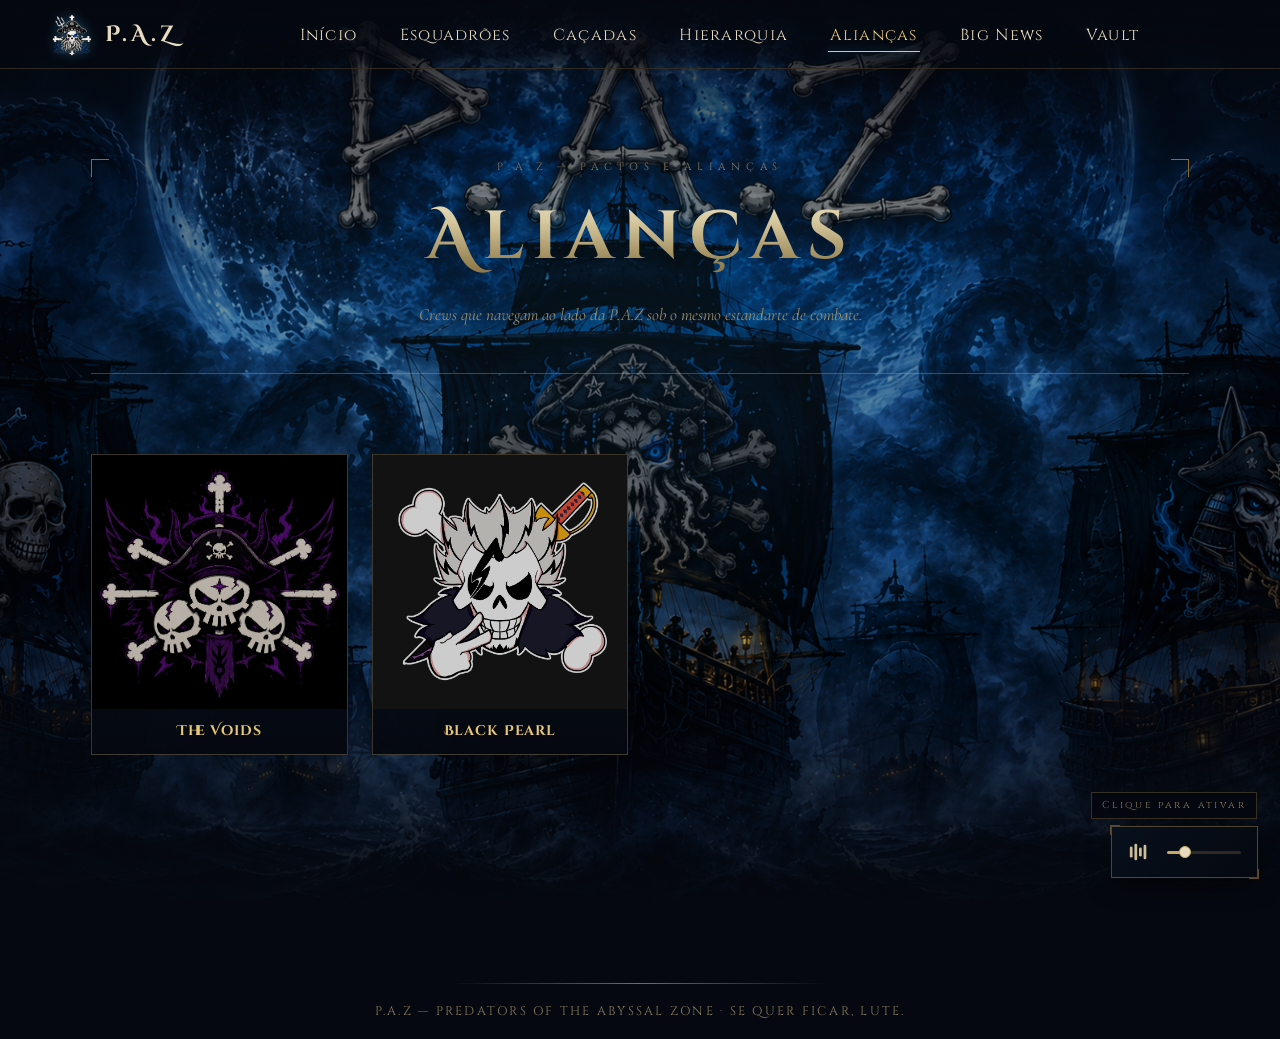
==== pages/aliancas.html @ 8477ed65 "Hierarquia populada" ====
<!DOCTYPE html>
<html lang="pt-BR">
<head>
  <meta charset="UTF-8" />
  <meta name="viewport" content="width=device-width, initial-scale=1.0" />
  <meta name="theme-color" content="#050810" />
  <title>Alianças · P.A.Z</title>
  <link rel="icon" type="image/png" href="/assets/images/logo-paz.png" />
  <link rel="preconnect" href="https://fonts.googleapis.com" />
  <link rel="preconnect" href="https://fonts.gstatic.com" crossorigin />
  <link href="https://fonts.googleapis.com/css2?family=Cinzel+Decorative:wght@400;700;900&family=Cinzel:wght@400;500;600;700&family=Cormorant+Garamond:ital,wght@0,300;0,400;0,500;0,600;1,300;1,400&display=swap" rel="stylesheet" />
  <link rel="stylesheet" href="/css/style.css" />
  <link rel="stylesheet" href="/css/responsive.css" />
  <style>
    /* =========================================================
       Alianças — layout de grade + modal
       ========================================================= */

    .aliancas-page {
      max-width: 1200px;
      margin: 0 auto;
      padding: clamp(40px, 7vw, 90px) var(--gutter) 100px;
    }

    /* ---- Masthead ---- */
    .aliancas-masthead {
      text-align: center;
      margin-bottom: clamp(48px, 7vw, 80px);
      padding-bottom: clamp(28px, 4vw, 44px);
      border-bottom: 1px solid rgba(201, 169, 97, 0.35);
      position: relative;
    }

    .aliancas-masthead__corner {
      position: absolute;
      width: 18px; height: 18px;
      border: 1px solid var(--gold-deep);
      pointer-events: none;
    }
    .aliancas-masthead__corner--tl { top: 0; left: 0; border-right: none; border-bottom: none; }
    .aliancas-masthead__corner--tr { top: 0; right: 0; border-left: none; border-bottom: none; }

    .aliancas-masthead__eyebrow {
      font-family: var(--font-head);
      font-size: 10.5px;
      letter-spacing: 0.55em;
      color: var(--bone-dim);
      text-transform: uppercase;
      margin: 0 0 10px;
    }

    .aliancas-masthead__title {
      font-family: var(--font-display);
      font-size: clamp(36px, 6vw, 68px);
      font-weight: 700;
      letter-spacing: 0.12em;
      margin: 0 0 12px;
      background: linear-gradient(180deg, #f4ebd0 0%, #d5c79e 35%, #8e7a4a 80%);
      -webkit-background-clip: text;
      background-clip: text;
      -webkit-text-fill-color: transparent;
    }

    .aliancas-masthead__desc {
      font-family: var(--font-body);
      font-style: italic;
      font-size: clamp(15px, 1.4vw, 17px);
      color: var(--text-dim);
      margin: 0 auto;
      max-width: 560px;
    }

    /* ---- Grid de cards ---- */
    .aliancas-grid {
      display: grid;
      grid-template-columns: repeat(4, 1fr);
      gap: clamp(16px, 2vw, 24px);
    }

    /* ---- Card de aliança ---- */
    .alliance-card {
      position: relative;
      background: linear-gradient(180deg, rgba(10, 20, 36, 0.9) 0%, rgba(5, 8, 16, 0.97) 100%);
      border: 1px solid rgba(201, 169, 97, 0.28);
      cursor: pointer;
      display: flex;
      flex-direction: column;
      overflow: hidden;
      transition: transform 0.35s cubic-bezier(0.2, 0.8, 0.2, 1),
                  border-color 0.35s ease,
                  box-shadow 0.35s ease;
    }

    .alliance-card::before,
    .alliance-card::after {
      content: "";
      position: absolute;
      width: 12px; height: 12px;
      border: 1.5px solid var(--gold);
      pointer-events: none;
      z-index: 2;
      transition: width 0.3s ease, height 0.3s ease;
    }
    .alliance-card::before { top: -1px; left: -1px; border-right: none; border-bottom: none; }
    .alliance-card::after  { bottom: -1px; right: -1px; border-left: none; border-top: none; }

    .alliance-card:hover {
      transform: translateY(-5px);
      border-color: var(--gold-bright);
      box-shadow: 0 14px 32px -8px rgba(0,0,0,0.9), inset 0 0 28px rgba(74,192,255,0.05);
    }
    .alliance-card:hover::before,
    .alliance-card:hover::after { width: 18px; height: 18px; border-color: var(--gold-bright); }

    /* Imagem do card — quadrada */
    .alliance-card__img {
      position: relative;
      width: 100%;
      aspect-ratio: 1 / 1;
      overflow: hidden;
      background: rgba(5, 8, 16, 0.8);
      flex-shrink: 0;
    }

    .alliance-card__img img {
      width: 100%;
      height: 100%;
      object-fit: cover;
      display: block;
      transition: transform 0.5s ease, filter 0.4s ease;
      filter: brightness(0.8) saturate(0.9);
    }

    .alliance-card:hover .alliance-card__img img {
      transform: scale(1.05);
      filter: brightness(0.95) saturate(1.05);
    }

    /* Overlay "Ver Detalhes" */
    .alliance-card__overlay {
      position: absolute;
      inset: 0;
      display: flex;
      align-items: center;
      justify-content: center;
      background: rgba(5, 8, 16, 0.6);
      opacity: 0;
      transition: opacity 0.3s ease;
    }
    .alliance-card:hover .alliance-card__overlay { opacity: 1; }

    .alliance-card__overlay span {
      font-family: var(--font-head);
      font-size: 11px;
      letter-spacing: 0.34em;
      color: var(--bone);
      text-transform: uppercase;
      border: 1px solid rgba(201, 169, 97, 0.5);
      padding: 7px 18px;
      background: rgba(5, 8, 16, 0.7);
    }

    /* Nome da crew no rodapé do card */
    .alliance-card__name {
      font-family: var(--font-display);
      font-size: clamp(13px, 1.1vw, 17px);
      font-weight: 700;
      letter-spacing: 0.06em;
      color: var(--gold-bright);
      text-align: center;
      padding: 14px 12px;
      line-height: 1.2;
    }

    /* =========================================================
       Modal de aliança
       ========================================================= */
    .aliancas-modal-backdrop {
      position: fixed;
      inset: 0;
      z-index: 500;
      background: rgba(5, 8, 16, 0.92);
      display: flex;
      align-items: center;
      justify-content: center;
      padding: clamp(16px, 4vw, 48px);
      opacity: 0;
      pointer-events: none;
      transition: opacity 0.35s ease;
      overflow-y: auto;
    }

    .aliancas-modal-backdrop.is-open {
      opacity: 1;
      pointer-events: all;
    }

    .aliancas-modal {
      position: relative;
      width: 100%;
      max-width: 680px;
      background:
        radial-gradient(ellipse 80% 40% at 50% 0%, rgba(30,69,102,0.2) 0%, transparent 70%),
        linear-gradient(180deg, rgba(8,17,30,0.99) 0%, rgba(5,8,16,1) 100%);
      border: 1px solid rgba(201, 169, 97, 0.38);
      padding: clamp(28px, 4vw, 48px);
      transform: scale(0.96);
      transition: transform 0.4s cubic-bezier(0.2, 0.8, 0.2, 1);
      margin: auto;
    }

    .aliancas-modal-backdrop.is-open .aliancas-modal {
      transform: scale(1);
    }

    .aliancas-modal::before, .aliancas-modal::after {
      content: "";
      position: absolute;
      width: 24px; height: 24px;
      border: 1.5px solid var(--gold);
      pointer-events: none;
    }
    .aliancas-modal::before { top: -2px; left: -2px; border-right: none; border-bottom: none; }
    .aliancas-modal::after  { bottom: -2px; right: -2px; border-left: none; border-top: none; }

    .aliancas-modal__close {
      position: absolute;
      top: 14px; right: 14px;
      width: 36px; height: 36px;
      display: flex; align-items: center; justify-content: center;
      color: var(--bone-dim);
      border: 1px solid rgba(201, 169, 97, 0.2);
      background: rgba(5,8,16,0.7);
      font-size: 18px;
      z-index: 2;
      transition: color 0.25s, border-color 0.25s;
    }
    .aliancas-modal__close:hover { color: var(--gold-bright); border-color: var(--gold-bright); }

    /* Imagem do modal — centralizada, tamanho contido */
    .aliancas-modal__img-wrap {
      display: flex;
      justify-content: center;
      margin-bottom: 24px;
    }

    .aliancas-modal__img-wrap img {
      width: clamp(120px, 30%, 200px);
      aspect-ratio: 1 / 1;
      object-fit: cover;
      border: 1px solid rgba(201, 169, 97, 0.3);
      filter: drop-shadow(0 0 18px rgba(74, 192, 255, 0.2));
    }

    /* Título */
    .aliancas-modal__title {
      font-family: var(--font-display);
      font-size: clamp(24px, 3vw, 36px);
      font-weight: 700;
      letter-spacing: 0.08em;
      color: var(--gold-bright);
      text-align: center;
      margin: 0 0 20px;
      line-height: 1.2;
    }

    /* Botão Discord */
    .aliancas-modal__discord {
      display: flex;
      align-items: center;
      justify-content: center;
      gap: 12px;
      margin: 0 auto 28px;
      padding: 13px 36px;
      width: fit-content;
      font-family: var(--font-head);
      font-size: 13px;
      letter-spacing: 0.24em;
      text-transform: uppercase;
      color: var(--bone);
      text-decoration: none;
      border: 1px solid rgba(201, 169, 97, 0.4);
      background: linear-gradient(135deg, rgba(13,31,51,0.65), rgba(8,17,30,0.85));
      position: relative;
      transition: color 0.3s, border-color 0.3s, box-shadow 0.3s;
    }

    .aliancas-modal__discord:hover {
      color: var(--gold-bright);
      border-color: var(--gold-bright);
      box-shadow: 0 0 20px rgba(74,192,255,0.15);
    }

    .aliancas-modal__discord::before,
    .aliancas-modal__discord::after {
      content: "";
      position: absolute;
      width: 10px; height: 10px;
      border: 1.5px solid var(--gold);
      pointer-events: none;
      transition: width 0.3s, height 0.3s;
    }
    .aliancas-modal__discord::before { top: -2px; left: -2px; border-right: none; border-bottom: none; }
    .aliancas-modal__discord::after  { bottom: -2px; right: -2px; border-left: none; border-top: none; }
    .aliancas-modal__discord:hover::before,
    .aliancas-modal__discord:hover::after { width: 16px; height: 16px; }

    /* Divisória */
    .aliancas-modal__divider {
      height: 1px;
      background: linear-gradient(90deg, transparent, var(--gold-deep), transparent);
      margin-bottom: 22px;
    }

    /* Corpo */
    .aliancas-modal__body {
      font-family: var(--font-body);
      font-size: clamp(15.5px, 1.4vw, 17.5px);
      color: var(--text);
      line-height: 1.75;
    }
    .aliancas-modal__body p { margin: 0 0 14px; }
    .aliancas-modal__body p:last-child { margin-bottom: 0; }

    /* Estado vazio (reutiliza .vault-empty) */
    .aliancas-grid .vault-empty { grid-column: 1 / -1; }

    /* Responsivo */
    @media (max-width: 1000px) { .aliancas-grid { grid-template-columns: repeat(3, 1fr); } }
    @media (max-width: 700px)  { .aliancas-grid { grid-template-columns: repeat(2, 1fr); } }
    @media (max-width: 420px)  { .aliancas-grid { grid-template-columns: 1fr; } }
  </style>
</head>
<body data-page="aliancas">

  <div class="page-transition" id="pageTransition" aria-hidden="true"></div>

  <div class="atmosphere" aria-hidden="true">
    <div class="atmosphere__vignette"></div>
    <div class="atmosphere__grain"></div>
    <div class="atmosphere__bg"></div>
  </div>

  <header class="site-header">
    <div class="site-header__inner">
      <a href="/" class="brand" data-link>
        <img src="/assets/images/logo-paz.png" alt="" class="brand__logo" />
        <span class="brand__name">P.A.Z</span>
      </a>
      <nav class="nav" aria-label="Navegação principal">
        <ul class="nav__list">
          <li><a href="/"                        class="nav__link" data-link>Início</a></li>
          <li><a href="/pages/esquadroes.html"   class="nav__link" data-link>Esquadrões</a></li>
          <li><a href="/pages/cacadas.html"      class="nav__link" data-link>Caçadas</a></li>
          <li><a href="/pages/hierarquia.html"   class="nav__link" data-link>Hierarquia</a></li>
          <li><a href="/pages/aliancas.html"     class="nav__link" data-link>Alianças</a></li>
          <li><a href="/pages/big-news.html"     class="nav__link" data-link>Big News</a></li>
          <li><a href="/pages/vault.html"        class="nav__link" data-link>Vault</a></li>
        </ul>
      </nav>
      <button class="nav-toggle" aria-label="Abrir menu" aria-expanded="false" id="navToggle">
        <span></span><span></span><span></span>
      </button>
    </div>
  </header>

  <main class="aliancas-page">

    <header class="aliancas-masthead">
      <span class="aliancas-masthead__corner aliancas-masthead__corner--tl"></span>
      <span class="aliancas-masthead__corner aliancas-masthead__corner--tr"></span>
      <p class="aliancas-masthead__eyebrow">P.A.Z — Pactos e Alianças</p>
      <h1 class="aliancas-masthead__title">Alianças</h1>
      <p class="aliancas-masthead__desc">Crews que navegam ao lado da P.A.Z sob o mesmo estandarte de combate.</p>
    </header>

    <div class="aliancas-grid" id="aliancasGrid">
      <!-- Cards renderizados por aliancas.js -->
    </div>

    <!-- Modal -->
    <div class="aliancas-modal-backdrop" id="aliancasModal" role="dialog" aria-modal="true" aria-labelledby="aliancasModalTitle">
      <div class="aliancas-modal">
        <button class="aliancas-modal__close" id="aliancasModalClose" aria-label="Fechar">✕</button>
        <div class="aliancas-modal__img-wrap">
          <img id="aliancasModalImg" src="" alt="" />
        </div>
        <h2 class="aliancas-modal__title" id="aliancasModalTitle"></h2>
        <a class="aliancas-modal__discord" id="aliancasModalDiscord" href="#" target="_blank" rel="noopener noreferrer">
          Juntar-se à Crew
        </a>
        <div class="aliancas-modal__divider"></div>
        <div class="aliancas-modal__body" id="aliancasModalBody"></div>
      </div>
    </div>

  </main>

  <footer class="site-footer">
    <div class="site-footer__line"></div>
    <p>P.A.Z — Predators of the Abyssal Zone · Se quer ficar, lute.</p>
  </footer>

  <!-- Áudio (para acesso direto por URL) -->
  <audio id="bgAudio" loop preload="auto" src="/assets/audio/bg.mp3"></audio>
  <div class="audio-player" id="audioPlayer" role="region" aria-label="Controle de música">
    <span class="audio-player__hint">Clique para ativar</span>
    <button class="audio-player__toggle" id="audioToggle" aria-label="Mutar música">
      <svg class="audio-icon audio-icon--playing" viewBox="0 0 24 24" width="22" height="22" fill="none" aria-hidden="true">
        <rect class="audio-bar" x="2"  y="6"  width="3" height="12" rx="1.5" fill="currentColor"/>
        <rect class="audio-bar" x="7"  y="3"  width="3" height="18" rx="1.5" fill="currentColor"/>
        <rect class="audio-bar" x="12" y="7"  width="3" height="10" rx="1.5" fill="currentColor"/>
        <rect class="audio-bar" x="17" y="4"  width="3" height="16" rx="1.5" fill="currentColor"/>
      </svg>
      <svg class="audio-icon audio-icon--muted" viewBox="0 0 24 24" width="22" height="22" fill="none" stroke="currentColor" stroke-width="1.8" stroke-linecap="round" aria-hidden="true">
        <path d="M11 5L6 9H2v6h4l5 4V5z"/>
        <line x1="23" y1="9" x2="17" y2="15"/>
        <line x1="17" y1="9" x2="23" y2="15"/>
      </svg>
    </button>
    <div class="audio-player__slider-wrap">
      <input type="range" class="audio-player__slider" id="volumeSlider" min="0" max="1" step="0.02" value="0.2" aria-label="Volume da música">
    </div>
  </div>

  <script src="/js/main.js" defer></script>
  <script src="/js/vault.js" defer></script>
  <script src="/js/aliancas.js" defer></script>
</body>
</html>
---- css/style.css ----
/* =========================================================
   P.A.Z — Predators of the Abyssal Zone
   style.css — sistema visual completo
   ========================================================= */

/* ----- Reset / base ----- */
*, *::before, *::after { box-sizing: border-box; }
html, body { margin: 0; padding: 0; }
img { display: block; max-width: 100%; }
button { font: inherit; cursor: pointer; border: none; background: none; color: inherit; }
a { color: inherit; text-decoration: none; }
ul { list-style: none; padding: 0; margin: 0; }

/* ----- Tokens ----- */
:root {
  /* Cores — abismo */
  --abyss-black: #050810;
  --abyss-deep:  #08111e;
  --abyss-mid:   #0d1f33;
  --abyss-blue:  #122a44;
  --storm-blue:  #1e4566;

  /* Cores — luminância */
  --bone:        #e8dcc0;
  --bone-soft:   #cdbe9a;
  --bone-dim:    #8a7c5e;
  --gold:        #c9a961;
  --gold-bright: #e8c878;
  --gold-deep:   #8a6b2a;

  /* Brilho eldritch (olho do crânio) */
  --ghost-cyan:  #4ac0ff;
  --ghost-glow:  rgba(74, 192, 255, 0.55);

  /* Texto */
  --text:        #d8cba8;
  --text-dim:    #9a8e6e;

  /* Tipografia */
  --font-display: "Cinzel Decorative", "Cinzel", serif;
  --font-head:    "Cinzel", "Trajan Pro", serif;
  --font-body:    "Cormorant Garamond", "EB Garamond", Georgia, serif;

  /* Sombras */
  --shadow-deep: 0 24px 60px -20px rgba(0, 0, 0, 0.9);

  /* Layout */
  --max-w: 1380px;
  --gutter: clamp(20px, 4vw, 56px);
  --radius: 6px;

  /* Tempo de transição entre páginas (mantenha sincronizado com main.js TRANSITION_MS) */
  --transition-out: 900ms;
  --transition-in:  900ms;
}

html, body {
  background: var(--abyss-black);
  color: var(--text);
  font-family: var(--font-body);
  font-size: 17px;
  line-height: 1.55;
  min-height: 100vh;
  overflow-x: hidden;
  font-weight: 400;
}

body {
  position: relative;
  isolation: isolate;
  animation: pageFadeIn 1.5s ease both;
}

@keyframes pageFadeIn {
  from { opacity: 0; }
  to   { opacity: 1; }
}

.svg-defs {
  position: absolute;
  width: 0; height: 0;
  pointer-events: none;
}

/* ===========================================================
   Atmosfera de fundo (bg + vinheta + grão)
   =========================================================== */
.atmosphere {
  position: fixed;
  inset: 0;
  z-index: -1;
  pointer-events: none;
  overflow: hidden;
}

.atmosphere__bg {
  position: absolute;
  inset: 0;
  background:
    radial-gradient(ellipse 80% 60% at 50% 35%, rgba(30, 69, 102, 0.35) 0%, transparent 70%),
    url("../assets/images/bg-paz-fleet.png") center 25% / cover no-repeat,
    var(--abyss-black);
  opacity: 0.85;
  filter: saturate(1.05) brightness(0.85);
}

.atmosphere__vignette {
  position: absolute;
  inset: 0;
  z-index: 2;
  background:
    radial-gradient(ellipse 90% 70% at 50% 50%, transparent 40%, var(--abyss-black) 100%),
    linear-gradient(180deg, rgba(5, 8, 16, 0.55) 0%, transparent 18%, transparent 70%, rgba(5, 8, 16, 0.9) 100%);
  pointer-events: none;
}

.atmosphere__grain {
  position: absolute;
  inset: 0;
  z-index: 3;
  opacity: 0.45;
  pointer-events: none;
  background-image: url("data:image/svg+xml;utf8,<svg xmlns='http://www.w3.org/2000/svg' width='200' height='200'><filter id='n'><feTurbulence type='fractalNoise' baseFrequency='0.9' numOctaves='2' stitchTiles='stitch'/><feColorMatrix values='0 0 0 0 0  0 0 0 0 0  0 0 0 0 0  0 0 0 0.4 0'/></filter><rect width='100%' height='100%' filter='url(%23n)' opacity='0.55'/></svg>");
  mix-blend-mode: overlay;
}

/* ===========================================================
   Header / Nav
   =========================================================== */
.site-header {
  position: sticky;
  top: 0;
  z-index: 100;
  padding: 14px var(--gutter) 12px;
  background: linear-gradient(180deg, rgba(5, 8, 16, 0.92) 0%, rgba(5, 8, 16, 0.6) 80%, transparent 100%);
  border-bottom: 1px solid rgba(201, 169, 97, 0.22);
}

.site-header__inner {
  max-width: var(--max-w);
  margin: 0 auto;
  display: flex;
  align-items: center;
  gap: 32px;
  position: relative;
}

.brand {
  display: flex;
  align-items: center;
  gap: 12px;
  flex-shrink: 0;
  transition: filter 0.3s ease;
}

.brand:hover { filter: drop-shadow(0 0 14px var(--ghost-glow)); }

.brand__logo {
  width: 42px;
  height: 42px;
  object-fit: contain;
  filter: drop-shadow(0 0 6px rgba(74, 192, 255, 0.35));
}

.brand__name {
  font-family: var(--font-display);
  font-weight: 700;
  color: var(--bone);
  font-size: 22px;
  letter-spacing: 0.18em;
}

.nav { flex: 1; }

.nav__list {
  display: flex;
  align-items: center;
  justify-content: center;
  gap: clamp(18px, 3vw, 48px);
}

.nav__link {
  font-family: var(--font-head);
  font-size: 16px;
  letter-spacing: 0.08em;
  color: var(--bone);
  padding: 8px 2px;
  position: relative;
  transition: color 0.3s ease;
}

.nav__link::after {
  content: "";
  position: absolute;
  left: 0; right: 0;
  bottom: 2px;
  height: 1px;
  background: var(--gold-bright);
  transform: scaleX(0);
  transform-origin: center;
  transition: transform 0.35s ease;
  box-shadow: 0 0 8px var(--ghost-glow);
}

.nav__link:hover,
.nav__link.is-active {
  color: var(--gold-bright);
}

.nav__link:hover::after,
.nav__link.is-active::after {
  transform: scaleX(1);
}

/* Botão hamburguer mobile */
.nav-toggle {
  display: none;
  flex-direction: column;
  gap: 5px;
  padding: 10px;
  z-index: 110;
}

.nav-toggle span {
  display: block;
  width: 26px;
  height: 2px;
  background: var(--bone);
  transition: transform 0.3s ease, opacity 0.3s ease;
}

.nav-toggle.is-open span:nth-child(1) { transform: translateY(7px) rotate(45deg); }
.nav-toggle.is-open span:nth-child(2) { opacity: 0; }
.nav-toggle.is-open span:nth-child(3) { transform: translateY(-7px) rotate(-45deg); }

/* ===========================================================
   Hero
   =========================================================== */
.hero {
  max-width: var(--max-w);
  margin: 0 auto;
  padding: clamp(30px, 6vw, 70px) var(--gutter) 60px;
}

.hero__container {
  display: grid;
  grid-template-columns: minmax(0, 1.55fr) minmax(320px, 0.85fr);
  gap: clamp(28px, 4vw, 60px);
  align-items: start;
}

.hero__main {
  padding-top: 10px;
}

/* ----- Título P.A.Z ----- */
.display-title {
  font-family: var(--font-display);
  font-weight: 900;
  font-size: clamp(80px, 13vw, 200px);
  line-height: 0.85;
  margin: 0;
  letter-spacing: 0.02em;
  color: var(--bone);
  /* Efeito "esculpido em pedra/osso" */
  background:
    linear-gradient(180deg, #f4ebd0 0%, #d5c79e 35%, #8e7a4a 70%, #5d4f2a 100%);
  -webkit-background-clip: text;
  background-clip: text;
  -webkit-text-fill-color: transparent;
  text-shadow:
    0 2px 0 rgba(0, 0, 0, 0.6),
    0 0 60px rgba(232, 200, 120, 0.18);
  filter: drop-shadow(0 6px 18px rgba(0, 0, 0, 0.8));
  position: relative;
  animation: titleReveal 1.4s cubic-bezier(0.16, 1, 0.3, 1) both;
}

.display-title__dot {
  display: inline-block;
  vertical-align: baseline;
  font-size: 0.6em;
  margin: 0 -0.05em;
  color: var(--gold);
  -webkit-text-fill-color: var(--gold-bright);
}

@keyframes titleReveal {
  0%   { opacity: 0; transform: translateY(24px); filter: blur(8px) drop-shadow(0 6px 18px rgba(0, 0, 0, 0.8)); }
  100% { opacity: 1; transform: translateY(0);    filter: blur(0)   drop-shadow(0 6px 18px rgba(0, 0, 0, 0.8)); }
}

.display-subtitle {
  font-family: var(--font-head);
  font-size: clamp(15px, 1.6vw, 22px);
  letter-spacing: 0.32em;
  color: var(--bone-soft);
  text-transform: uppercase;
  margin: 18px 0 0;
  opacity: 0;
  animation: fadeUp 1.1s 0.4s cubic-bezier(0.16, 1, 0.3, 1) forwards;
}

.display-tagline {
  font-family: var(--font-body);
  font-style: italic;
  font-size: clamp(17px, 1.4vw, 21px);
  color: var(--text);
  margin: 28px 0 0;
  max-width: 540px;
  opacity: 0;
  animation: fadeUp 1.1s 0.7s cubic-bezier(0.16, 1, 0.3, 1) forwards;
}

@keyframes fadeUp {
  from { opacity: 0; transform: translateY(14px); }
  to   { opacity: 1; transform: translateY(0); }
}

/* ----- Botão CTA "Alistar-se à Tripulação" ----- */
.cta-btn {
  display: inline-block;
  margin-top: 42px;
  padding: 18px 56px;
  position: relative;
  font-family: var(--font-head);
  font-size: 17px;
  letter-spacing: 0.22em;
  color: var(--bone);
  text-transform: uppercase;
  border: 1px solid rgba(201, 169, 97, 0.45);
  background:
    linear-gradient(180deg, rgba(18, 42, 68, 0.55) 0%, rgba(8, 17, 30, 0.7) 100%);
  transition: color 0.35s ease, border-color 0.35s ease, background 0.35s ease, box-shadow 0.35s ease;
  opacity: 0;
  animation: fadeUp 1.1s 1s cubic-bezier(0.16, 1, 0.3, 1) forwards;
  overflow: visible;
}

.cta-btn::before {
  content: "";
  position: absolute;
  inset: 4px;
  border: 1px solid rgba(201, 169, 97, 0.22);
  pointer-events: none;
  transition: inset 0.35s ease, border-color 0.35s ease;
}

.cta-btn__corner {
  position: absolute;
  width: 14px; height: 14px;
  border: 1.5px solid var(--gold);
  pointer-events: none;
  transition: width 0.35s ease, height 0.35s ease, border-color 0.35s ease;
}
.cta-btn__corner--tl { top: -2px; left: -2px; border-right: none; border-bottom: none; }
.cta-btn__corner--tr { top: -2px; right: -2px; border-left: none; border-bottom: none; }
.cta-btn__corner--bl { bottom: -2px; left: -2px; border-right: none; border-top: none; }
.cta-btn__corner--br { bottom: -2px; right: -2px; border-left: none; border-top: none; }

.cta-btn__label { position: relative; z-index: 1; }

.cta-btn:hover {
  color: var(--gold-bright);
  border-color: var(--gold-bright);
  background:
    linear-gradient(180deg, rgba(30, 69, 102, 0.75) 0%, rgba(13, 31, 51, 0.85) 100%);
  box-shadow:
    inset 0 0 24px rgba(74, 192, 255, 0.15),
    0 0 28px rgba(74, 192, 255, 0.25);
}

.cta-btn:hover .cta-btn__corner {
  width: 20px;
  height: 20px;
  border-color: var(--gold-bright);
}

/* ----- Feature cards (PvPvE / Boss Grind / Esquadrões) ----- */
.feature-cards {
  display: grid;
  grid-template-columns: repeat(3, 1fr);
  gap: 18px;
  margin-top: 56px;
  opacity: 0;
  animation: fadeUp 1.1s 1.3s cubic-bezier(0.16, 1, 0.3, 1) forwards;
}

.feature-card {
  display: flex;
  align-items: flex-start;
  gap: 14px;
  padding: 18px 18px 18px 16px;
  position: relative;
  background: linear-gradient(135deg, rgba(13, 31, 51, 0.65) 0%, rgba(8, 17, 30, 0.85) 100%);
  border: 1px solid rgba(201, 169, 97, 0.28);
  border-radius: 3px;
  transition: border-color 0.35s ease, transform 0.35s ease, box-shadow 0.35s ease;
}

.feature-card::before,
.feature-card::after {
  content: "";
  position: absolute;
  width: 10px; height: 10px;
  border: 1px solid var(--gold);
  pointer-events: none;
}
.feature-card::before { top: -1px; left: -1px; border-right: none; border-bottom: none; }
.feature-card::after  { bottom: -1px; right: -1px; border-left: none; border-top: none; }

.feature-card:hover {
  border-color: var(--gold-bright);
  transform: translateY(-3px);
  box-shadow: 0 14px 30px -10px rgba(0, 0, 0, 0.8), inset 0 0 24px rgba(74, 192, 255, 0.08);
}

.feature-card__icon {
  flex-shrink: 0;
  color: var(--bone);
  opacity: 0.85;
  filter: drop-shadow(0 0 6px rgba(74, 192, 255, 0.2));
}

.feature-card__title {
  font-family: var(--font-head);
  font-size: 20px;
  font-weight: 600;
  letter-spacing: 0.06em;
  color: var(--gold-bright);
  margin: 0 0 4px;
}

.feature-card__text {
  font-family: var(--font-body);
  font-size: 15.5px;
  color: var(--text-dim);
  margin: 0;
  line-height: 1.4;
}

/* ===========================================================
   Summary card (Resumo da Tripulação)
   =========================================================== */
.summary-card {
  align-self: start;
  position: relative;
}

.ornate-frame {
  position: relative;
  padding: 28px 26px 32px;
  background:
    linear-gradient(180deg, rgba(8, 17, 30, 0.92) 0%, rgba(5, 8, 16, 0.96) 100%);
  border: 1px solid rgba(201, 169, 97, 0.35);
  box-shadow:
    var(--shadow-deep),
    inset 0 0 40px rgba(74, 192, 255, 0.04);
}

.ornate-frame::before {
  content: "";
  position: absolute;
  inset: 6px;
  border: 1px solid rgba(201, 169, 97, 0.18);
  pointer-events: none;
}

.ornate-frame__corner {
  position: absolute;
  width: 22px; height: 22px;
  border: 1.5px solid var(--gold);
  pointer-events: none;
}
.ornate-frame__corner--tl { top: -3px; left: -3px; border-right: none; border-bottom: none; }
.ornate-frame__corner--tr { top: -3px; right: -3px; border-left: none; border-bottom: none; }
.ornate-frame__corner--bl { bottom: -3px; left: -3px; border-right: none; border-top: none; }
.ornate-frame__corner--br { bottom: -3px; right: -3px; border-left: none; border-top: none; }

.summary-card__title {
  font-family: var(--font-display);
  font-size: 22px;
  font-weight: 700;
  letter-spacing: 0.14em;
  color: var(--gold-bright);
  text-align: center;
  margin: 0;
}

.summary-card__divider {
  height: 14px;
  margin: 10px 0 16px;
  position: relative;
}

.summary-card__divider::before,
.summary-card__divider::after {
  content: "";
  position: absolute;
  top: 50%;
  width: 38%;
  height: 1px;
  background: linear-gradient(90deg, transparent, var(--gold), transparent);
}
.summary-card__divider::before { left: 0; }
.summary-card__divider::after  { right: 0; }

.summary-card__divider {
  display: flex;
  align-items: center;
  justify-content: center;
}
.summary-card__divider::before { position: absolute; left: 0; }
.summary-card__divider::after  { position: absolute; right: 0; }

.summary-card__sigil {
  display: flex;
  justify-content: center;
  margin: 4px 0 22px;
}

.summary-card__sigil img {
  width: 150px;
  height: auto;
  filter:
    drop-shadow(0 0 24px rgba(74, 192, 255, 0.28))
    drop-shadow(0 8px 14px rgba(0, 0, 0, 0.7));
  animation: floatGlow 6s ease-in-out infinite;
}

@keyframes floatGlow {
  0%, 100% { transform: translateY(0); filter: drop-shadow(0 0 24px rgba(74, 192, 255, 0.28)) drop-shadow(0 8px 14px rgba(0, 0, 0, 0.7)); }
  50%      { transform: translateY(-5px); filter: drop-shadow(0 0 36px rgba(74, 192, 255, 0.42)) drop-shadow(0 14px 20px rgba(0, 0, 0, 0.8)); }
}

.summary-card__list {
  margin: 0;
  display: flex;
  flex-direction: column;
  gap: 10px;
}

.summary-row {
  display: grid;
  grid-template-columns: 105px 1fr;
  gap: 12px;
  padding: 6px 0;
  border-top: 1px solid rgba(201, 169, 97, 0.12);
  font-family: var(--font-body);
  font-size: 15.5px;
}
.summary-row:first-of-type { border-top: none; }

.summary-row dt {
  color: var(--bone-soft);
  display: flex;
  align-items: center;
  gap: 8px;
  font-weight: 500;
}

.summary-row__icon {
  color: var(--gold);
  font-size: 15px;
  width: 16px;
  display: inline-block;
  text-align: center;
}

.summary-row dd {
  margin: 0;
  color: var(--bone);
}

.summary-row--motto dd {
  color: var(--gold-bright);
  font-style: italic;
  font-size: 15px;
  line-height: 1.4;
}

/* ===========================================================
   Esquadrões
   =========================================================== */
.squads {
  margin: clamp(60px, 8vw, 100px) 0 0;
}

.squads__heading {
  display: flex;
  align-items: center;
  justify-content: center;
  gap: 20px;
  margin-bottom: 36px;
  position: relative;
}

.squads__heading::before,
.squads__heading::after {
  content: "";
  flex: 1;
  max-width: 220px;
  height: 1px;
  background: linear-gradient(90deg, transparent, var(--gold-deep), transparent);
}

.squads__title {
  font-family: var(--font-display);
  font-size: clamp(28px, 3.4vw, 40px);
  font-weight: 700;
  letter-spacing: 0.22em;
  color: var(--gold-bright);
  text-align: center;
  margin: 0;
  text-shadow: 0 0 24px rgba(232, 200, 120, 0.25);
}

.squads__flourish {
  color: var(--gold);
  font-size: 18px;
  opacity: 0.75;
}

.squads__grid {
  display: grid;
  grid-template-columns: repeat(3, 1fr);
  gap: 22px;
}

.squad-card {
  display: grid;
  grid-template-columns: 120px 1fr;
  gap: 18px;
  align-items: center;
  padding: 22px 24px;
  background:
    radial-gradient(ellipse at top left, rgba(30, 69, 102, 0.25) 0%, transparent 60%),
    linear-gradient(180deg, rgba(8, 17, 30, 0.85) 0%, rgba(5, 8, 16, 0.95) 100%);
  border: 1px solid rgba(201, 169, 97, 0.28);
  position: relative;
  transition: transform 0.4s cubic-bezier(0.2, 0.8, 0.2, 1), border-color 0.4s ease, box-shadow 0.4s ease;
}

.squad-card::before,
.squad-card::after {
  content: "";
  position: absolute;
  width: 14px; height: 14px;
  border: 1.5px solid var(--gold);
  pointer-events: none;
  transition: width 0.35s ease, height 0.35s ease, border-color 0.35s ease;
}
.squad-card::before { top: -1px; left: -1px; border-right: none; border-bottom: none; }
.squad-card::after  { bottom: -1px; right: -1px; border-left: none; border-top: none; }

.squad-card:hover {
  transform: translateY(-4px);
  border-color: var(--gold-bright);
  box-shadow: 0 18px 36px -10px rgba(0, 0, 0, 0.9), inset 0 0 40px rgba(74, 192, 255, 0.06);
}

.squad-card:hover::before,
.squad-card:hover::after {
  width: 22px;
  height: 22px;
  border-color: var(--gold-bright);
}

.squad-card__emblem {
  width: 120px;
  height: 120px;
  display: flex;
  align-items: center;
  justify-content: center;
  border-radius: 50%;
  background:
    radial-gradient(circle at center, rgba(74, 192, 255, 0.18) 0%, rgba(30, 69, 102, 0.4) 40%, transparent 75%);
  position: relative;
}

.squad-card__emblem::before {
  content: "";
  position: absolute;
  inset: -8px;
  border-radius: 50%;
  background: radial-gradient(circle, rgba(74, 192, 255, 0.18) 0%, transparent 70%);
  filter: blur(10px);
  z-index: -1;
}

.squad-card__emblem img {
  width: 110px;
  height: 110px;
  object-fit: contain;
  filter: drop-shadow(0 0 12px rgba(74, 192, 255, 0.35));
  transition: transform 0.5s cubic-bezier(0.2, 0.8, 0.2, 1);
}

.squad-card:hover .squad-card__emblem img {
  transform: scale(1.08) rotate(-2deg);
}

.squad-card__name {
  font-family: var(--font-display);
  font-size: 22px;
  font-weight: 700;
  letter-spacing: 0.1em;
  color: var(--gold-bright);
  margin: 0 0 6px;
}

.squad-card__desc {
  font-family: var(--font-body);
  font-size: 15.5px;
  color: var(--text-dim);
  margin: 0;
  line-height: 1.4;
}

/* ===========================================================
   Footer
   =========================================================== */
.site-footer {
  margin-top: clamp(60px, 8vw, 100px);
  padding: 28px 0 18px;
  text-align: center;
  position: relative;
}

.site-footer__line {
  height: 1px;
  margin: 0 auto 18px;
  max-width: 380px;
  background: linear-gradient(90deg, transparent, var(--gold-deep), transparent);
}

.site-footer p {
  font-family: var(--font-head);
  font-size: 12.5px;
  letter-spacing: 0.18em;
  color: var(--bone-dim);
  margin: 0;
  text-transform: uppercase;
}

/* ===========================================================
   Transição entre páginas — fade simples
   =========================================================== */
.page-transition {
  position: fixed;
  inset: 0;
  z-index: 9999;
  background: var(--abyss-black);
  opacity: 0;
  pointer-events: none;
  transition: opacity 0.5s ease;
  will-change: opacity;
}

.page-transition.is-exiting {
  opacity: 1;
  pointer-events: all;
}

.page-transition.is-entering {
  opacity: 1;
}

.page-transition.is-entering.is-revealing {
  opacity: 0;
  transition: opacity 0.5s ease;
}

/* ===========================================================
   Páginas internas/* ===========================================================
   Páginas internas (template comum)
   =========================================================== */
.inner-page {
  max-width: var(--max-w);
  margin: 0 auto;
  padding: clamp(40px, 7vw, 90px) var(--gutter) 80px;
  min-height: 70vh;
}

.inner-page__header {
  text-align: center;
  margin-bottom: 50px;
}

.inner-page__eyebrow {
  font-family: var(--font-head);
  font-size: 13px;
  letter-spacing: 0.4em;
  color: var(--bone-dim);
  text-transform: uppercase;
  margin: 0 0 8px;
}

.inner-page__title {
  font-family: var(--font-display);
  font-size: clamp(40px, 6vw, 78px);
  font-weight: 700;
  letter-spacing: 0.08em;
  color: var(--bone);
  margin: 0;
  background: linear-gradient(180deg, #f4ebd0 0%, #d5c79e 35%, #8e7a4a 80%);
  -webkit-background-clip: text;
  background-clip: text;
  -webkit-text-fill-color: transparent;
  text-shadow: 0 0 60px rgba(232, 200, 120, 0.18);
}

.inner-page__lede {
  font-family: var(--font-body);
  font-style: italic;
  font-size: 19px;
  color: var(--text);
  max-width: 640px;
  margin: 22px auto 0;
}

.inner-page__divider {
  width: 80px;
  height: 1px;
  margin: 32px auto;
  background: linear-gradient(90deg, transparent, var(--gold), transparent);
}

.placeholder-block {
  max-width: 780px;
  margin: 40px auto 0;
  padding: 30px 36px;
  background: linear-gradient(180deg, rgba(8, 17, 30, 0.85) 0%, rgba(5, 8, 16, 0.95) 100%);
  border: 1px solid rgba(201, 169, 97, 0.28);
  position: relative;
}

.placeholder-block::before,
.placeholder-block::after {
  content: "";
  position: absolute;
  width: 16px; height: 16px;
  border: 1.5px solid var(--gold);
  pointer-events: none;
}
.placeholder-block::before { top: -2px; left: -2px; border-right: none; border-bottom: none; }
.placeholder-block::after  { bottom: -2px; right: -2px; border-left: none; border-top: none; }

.placeholder-block p {
  margin: 0 0 12px;
  color: var(--text);
  font-size: 16.5px;
}
.placeholder-block p:last-child { margin-bottom: 0; }

.placeholder-block strong {
  color: var(--gold-bright);
  font-weight: 500;
}

/* ===========================================================
   Audio Player — widget flutuante (bottom-right)
   =========================================================== */
.audio-player {
  position: fixed;
  bottom: 22px;
  right: 22px;
  z-index: 300;
  display: flex;
  align-items: center;
  gap: 10px;
  padding: 9px 14px 9px 11px;
  background: linear-gradient(135deg, rgba(8, 17, 30, 0.95) 0%, rgba(5, 8, 16, 0.98) 100%);
  border: 1px solid rgba(201, 169, 97, 0.38);
  box-shadow: 0 8px 28px -6px rgba(0, 0, 0, 0.8);
  user-select: none;
  transition: border-color 0.3s ease, box-shadow 0.3s ease;
}

/* cantos ornamentais */
.audio-player::before,
.audio-player::after {
  content: "";
  position: absolute;
  width: 10px;
  height: 10px;
  border: 1.5px solid var(--gold);
  pointer-events: none;
  transition: border-color 0.3s ease;
}
.audio-player::before { top: -2px; left: -2px; border-right: none; border-bottom: none; }
.audio-player::after  { bottom: -2px; right: -2px; border-left: none; border-top: none; }

.audio-player:hover {
  border-color: rgba(201, 169, 97, 0.65);
  box-shadow: 0 10px 32px -6px rgba(0, 0, 0, 0.9), 0 0 16px rgba(74, 192, 255, 0.1);
}

/* Botão mute/unmute */
.audio-player__toggle {
  flex-shrink: 0;
  display: flex;
  align-items: center;
  justify-content: center;
  width: 32px;
  height: 32px;
  padding: 0;
  color: var(--bone-soft);
  transition: color 0.25s ease;
}

.audio-player__toggle:hover { color: var(--gold-bright); }

/* ícones SVG — só um visível de cada vez */
.audio-icon { display: none; }
.audio-player:not(.is-muted) .audio-icon--playing { display: block; }
.audio-player.is-muted       .audio-icon--muted   { display: block; }

/* Animação de ondas enquanto toca */
.audio-player:not(.is-muted) .audio-bar {
  animation: audioPulse 1.2s ease-in-out infinite;
  transform-origin: bottom;
}
.audio-bar:nth-child(1) { animation-delay: 0s;    }
.audio-bar:nth-child(2) { animation-delay: 0.15s; }
.audio-bar:nth-child(3) { animation-delay: 0.3s;  }
.audio-bar:nth-child(4) { animation-delay: 0.15s; }

@keyframes audioPulse {
  0%, 100% { transform: scaleY(0.45); }
  50%       { transform: scaleY(1);   }
}

/* Slider de volume */
.audio-player__slider-wrap {
  display: flex;
  align-items: center;
  width: 78px;
}

.audio-player__slider {
  -webkit-appearance: none;
  appearance: none;
  width: 100%;
  height: 3px;
  background: rgba(201, 169, 97, 0.2);
  border-radius: 2px;
  outline: none;
  cursor: pointer;
  position: relative;
}

/* Track preenchido via CSS custom property (atualizada por JS) */
.audio-player__slider {
  background: linear-gradient(
    to right,
    var(--gold) 0%,
    var(--gold) var(--fill, 20%),
    rgba(201, 169, 97, 0.2) var(--fill, 20%),
    rgba(201, 169, 97, 0.2) 100%
  );
}

/* Thumb */
.audio-player__slider::-webkit-slider-thumb {
  -webkit-appearance: none;
  width: 12px;
  height: 12px;
  border-radius: 50%;
  background: var(--bone);
  border: 1.5px solid var(--gold);
  cursor: pointer;
  transition: background 0.2s ease, transform 0.2s ease;
}
.audio-player__slider::-moz-range-thumb {
  width: 12px;
  height: 12px;
  border-radius: 50%;
  background: var(--bone);
  border: 1.5px solid var(--gold);
  cursor: pointer;
  transition: background 0.2s ease, transform 0.2s ease;
}
.audio-player__slider:hover::-webkit-slider-thumb { background: var(--gold-bright); transform: scale(1.2); }
.audio-player__slider:hover::-moz-range-thumb    { background: var(--gold-bright); transform: scale(1.2); }

/* Tooltip "Sem áudio" para autoplay bloqueado */
.audio-player.is-blocked::before,
.audio-player.is-blocked::after { border-color: rgba(180, 140, 60, 0.5); }

.audio-player__hint {
  display: none;
  position: absolute;
  bottom: calc(100% + 8px);
  right: 0;
  white-space: nowrap;
  font-family: var(--font-head);
  font-size: 10px;
  letter-spacing: 0.24em;
  color: var(--bone-dim);
  background: rgba(5, 8, 16, 0.95);
  border: 1px solid rgba(201, 169, 97, 0.25);
  padding: 5px 10px;
  pointer-events: none;
}

.audio-player.is-blocked .audio-player__hint { display: block; }

/* Mobile: área de toque maior no thumb */
@media (max-width: 600px) {
  .audio-player {
    bottom: 16px;
    right: 16px;
    padding: 10px 14px 10px 12px;
    gap: 12px;
  }
  .audio-player__toggle { width: 36px; height: 36px; }
  .audio-player__slider-wrap { width: 70px; }
  .audio-player__slider::-webkit-slider-thumb { width: 16px; height: 16px; }
  .audio-player__slider::-moz-range-thumb     { width: 16px; height: 16px; }
}
---- css/responsive.css ----
/* =========================================================
   P.A.Z — responsive.css
   Sistema de breakpoints profissional

   Breakpoints:
     --bp-xl:   1200px  (laptop)
     --bp-lg:   1024px  (tablet landscape)
     --bp-md:    768px  (tablet portrait)
     --bp-sm:    480px  (mobile large)
     --bp-xs:    360px  (mobile pequeno)
   ========================================================= */

/* =========================================================
   1) Tablet landscape — até 1100px
   Hero continua lado a lado, mas mais compacto
   ========================================================= */
@media (max-width: 1100px) {
  :root { --gutter: clamp(20px, 4vw, 40px); }

  .hero__container {
    grid-template-columns: 1fr minmax(280px, 0.75fr);
    gap: 32px;
  }

  .display-title {
    font-size: clamp(72px, 12vw, 148px);
  }
}

/* =========================================================
   2) Tablet portrait — até 860px
   Nav vira hamburger, hero começa a compactar
   ========================================================= */
@media (max-width: 860px) {

  /* --- Header --- */
  .site-header { padding: 14px var(--gutter); }

  .site-header__inner {
    justify-content: space-between;
  }

  /* Nav: oculta por padrão, aparece como overlay ao abrir */
  .nav {
    display: none;
    position: fixed;
    inset: 0;
    z-index: 105;
    background: #06101c;
    flex-direction: column;
    align-items: center;
    justify-content: center;
    gap: 0;
    padding: 80px 32px 48px;
  }

  .nav.is-open {
    display: flex;
    animation: navFadeIn 0.35s ease both;
  }

  @keyframes navFadeIn {
    from { opacity: 0; transform: scale(1.03); }
    to   { opacity: 1; transform: scale(1); }
  }

  .nav__list {
    flex-direction: column;
    align-items: center;
    gap: 10px;
    width: 100%;
    max-width: 340px;
  }

  .nav__list li {
    width: 100%;
    text-align: center;
  }

  .nav__link {
    display: block;
    font-size: 22px;
    letter-spacing: 0.18em;
    padding: 16px 24px;
    border-bottom: 1px solid rgba(201, 169, 97, 0.12);
    transition: color 0.25s ease, background 0.25s ease;
  }

  .nav__link:hover,
  .nav__link.is-active {
    color: var(--gold-bright);
    background: rgba(201, 169, 97, 0.06);
  }

  .nav__link::after { display: none; }

  /* Botão fechar (X) no overlay */
  .nav.is-open ~ .nav-toggle { z-index: 110; }

  /* Hamburger visível */
  .nav-toggle { display: flex; }

  /* --- Hero: hero__container mantém 2 colunas mas comprime --- */
  .hero__container {
    grid-template-columns: 1fr minmax(260px, 0.7fr);
    gap: 24px;
    align-items: start;
  }

  .display-title {
    font-size: clamp(60px, 14vw, 110px);
  }

  .display-subtitle { font-size: 13px; letter-spacing: 0.24em; }
  .display-tagline  { font-size: 17px; margin-top: 20px; }

  .cta-btn {
    padding: 16px 40px;
    font-size: 15px;
    letter-spacing: 0.18em;
    margin-top: 32px;
  }

  .summary-card__sigil img { width: 130px; }
}

/* =========================================================
   3) Mobile — até 600px
   Hero empilha em coluna única, Resumo vai abaixo do CTA
   ========================================================= */
@media (max-width: 600px) {
  :root { --gutter: 20px; }

  html, body { font-size: 15.5px; }

  /* --- Header --- */
  .site-header { padding: 12px var(--gutter); }

  .brand__logo { width: 36px; height: 36px; }
  .brand__name { font-size: 17px; letter-spacing: 0.14em; }

  /* --- Hero empilhado --- */
  .hero {
    padding-top: clamp(28px, 8vw, 50px);
    padding-bottom: 60px;
  }

  .hero__container {
    grid-template-columns: 1fr;
    gap: 36px;
  }

  /* Coluna principal: centralizada */
  .hero__main {
    display: flex;
    flex-direction: column;
    align-items: center;
    text-align: center;
  }

  .display-title {
    font-size: clamp(72px, 22vw, 120px);
    text-align: center;
  }

  .display-subtitle {
    font-size: 11.5px;
    letter-spacing: 0.26em;
    text-align: center;
  }

  .display-tagline {
    font-size: 17px;
    text-align: center;
    max-width: 320px;
    margin-top: 18px;
  }

  .cta-btn {
    align-self: center;
    padding: 15px 38px;
    font-size: 13.5px;
    letter-spacing: 0.18em;
    margin-top: 28px;
    white-space: nowrap;
  }

  /* Summary card: largura total, centrado */
  .summary-card {
    width: 100%;
    max-width: 460px;
    margin: 0 auto;
  }

  .ornate-frame { padding: 24px 20px 28px; }

  .summary-card__title { font-size: 19px; letter-spacing: 0.12em; }

  .summary-card__sigil img {
    width: 110px;
    height: auto;
  }

  .summary-card__list { gap: 8px; }

  .summary-row {
    grid-template-columns: 84px 1fr;
    gap: 8px;
    font-size: 14px;
  }

  /* Ornamentos de canto: ligeiramente menores */
  .ornate-frame__corner { width: 16px; height: 16px; }

  /* --- Atmosfera: grão mais leve em mobile --- */
  .atmosphere__grain { opacity: 0.28; }

  /* --- Vinheta menos agressiva para não escurecer demais o bg --- */
  .atmosphere__vignette {
    background:
      radial-gradient(ellipse 100% 80% at 50% 50%, transparent 30%, var(--abyss-black) 100%),
      linear-gradient(180deg, rgba(5, 8, 16, 0.45) 0%, transparent 15%, transparent 70%, rgba(5, 8, 16, 0.85) 100%);
  }
}

/* =========================================================
   4) Mobile pequeno — até 380px
   Ajustes finos para telas estreitas (ex. Galaxy A series)
   ========================================================= */
@media (max-width: 380px) {
  :root { --gutter: 16px; }

  .display-title { font-size: clamp(62px, 21vw, 90px); }

  .display-subtitle { font-size: 10.5px; letter-spacing: 0.2em; }

  .cta-btn {
    padding: 14px 28px;
    font-size: 12.5px;
    width: calc(100% - 32px);
    text-align: center;
  }

  .summary-row {
    grid-template-columns: 76px 1fr;
    font-size: 13.5px;
  }

  .nav__link { font-size: 19px; padding: 14px 16px; }
}

/* =========================================================
   5) Preferência por menos movimento
   ========================================================= */
@media (prefers-reduced-motion: reduce) {
  *, *::before, *::after {
    animation-duration: 0.001ms !important;
    animation-delay:    0ms     !important;
    transition-duration: 0.001ms !important;
  }
}
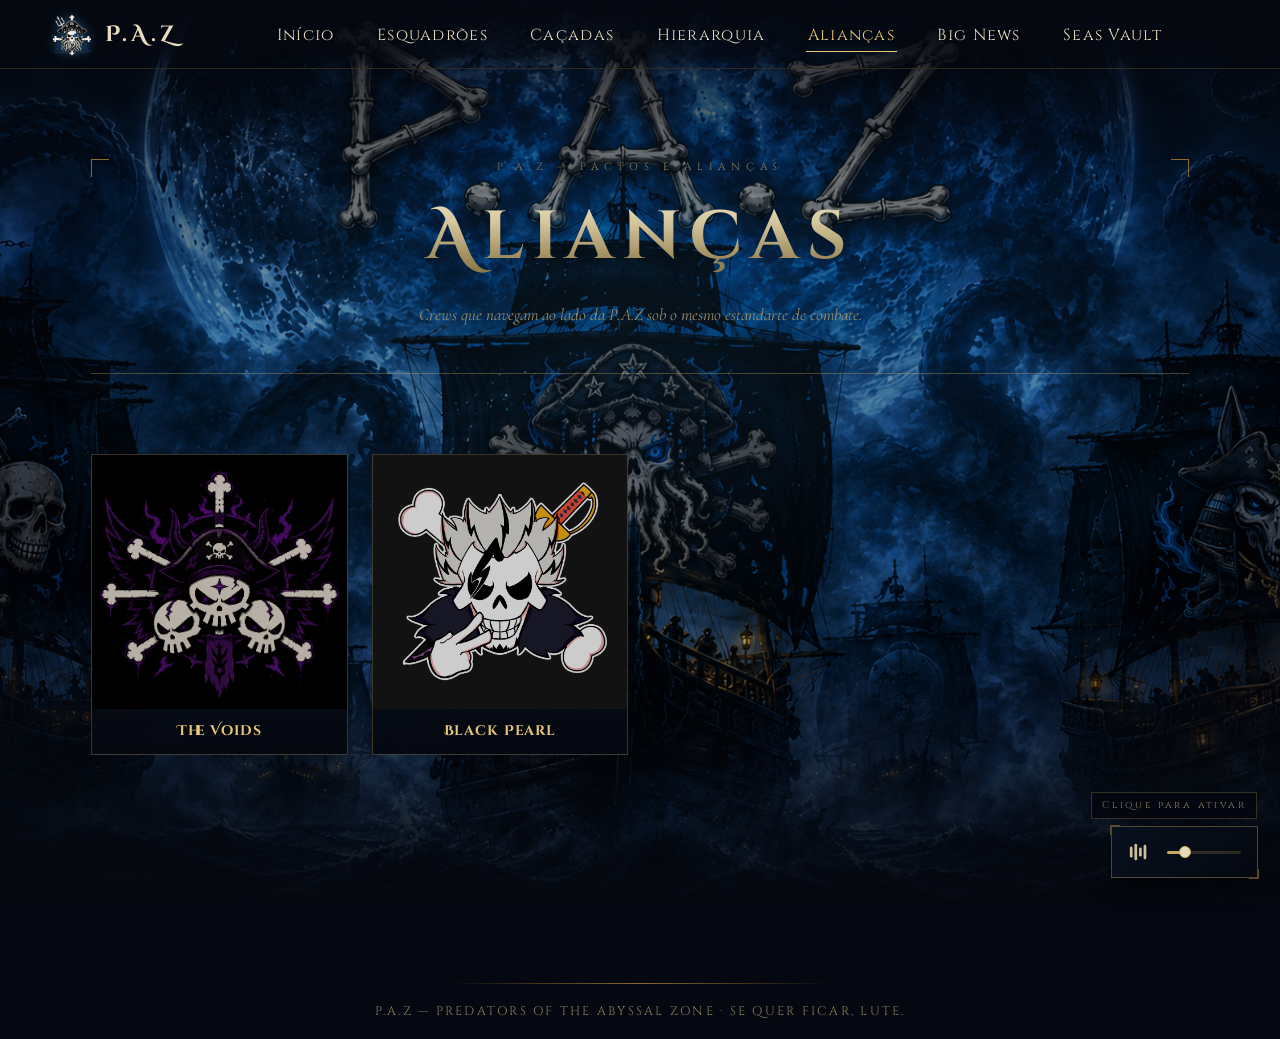
==== commit ecf2d3cb: "Vault virou Seas Vault e recebeu +1" ====
--- a/pages/aliancas.html
+++ b/pages/aliancas.html
@@ -355,7 +355,7 @@
           <li><a href="/pages/hierarquia.html"   class="nav__link" data-link>Hierarquia</a></li>
           <li><a href="/pages/aliancas.html"     class="nav__link" data-link>Alianças</a></li>
           <li><a href="/pages/big-news.html"     class="nav__link" data-link>Big News</a></li>
-          <li><a href="/pages/vault.html"        class="nav__link" data-link>Vault</a></li>
+          <li><a href="/pages/vault.html"        class="nav__link" data-link>Seas Vault</a></li>
         </ul>
       </nav>
       <button class="nav-toggle" aria-label="Abrir menu" aria-expanded="false" id="navToggle">
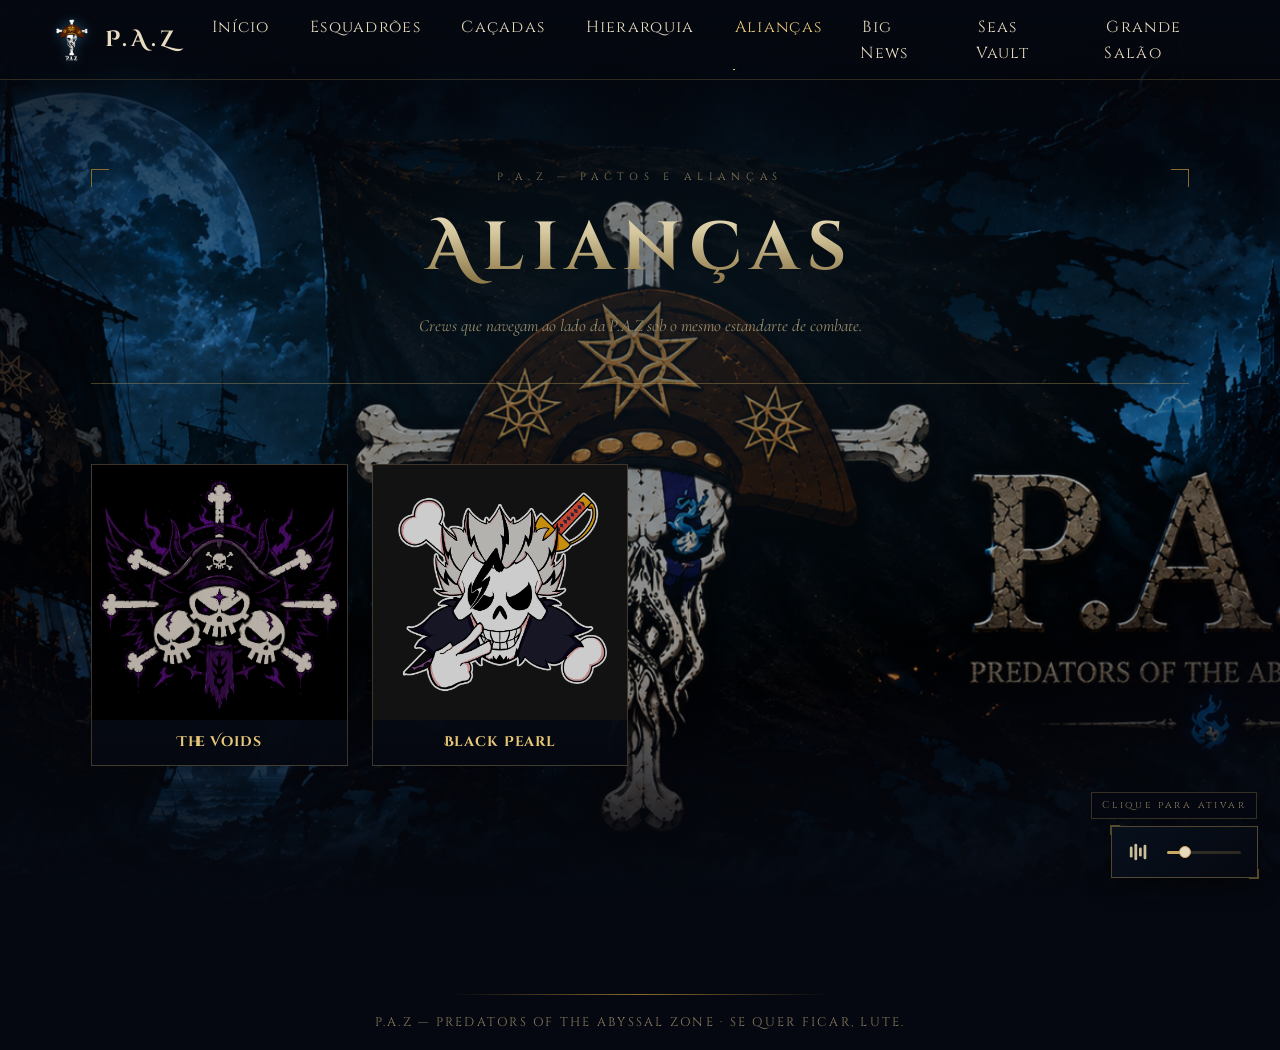
==== commit 110b33e0: "Grande Salão e abas de economias added" ====
--- a/pages/aliancas.html
+++ b/pages/aliancas.html
@@ -356,6 +356,7 @@
           <li><a href="/pages/aliancas.html"     class="nav__link" data-link>Alianças</a></li>
           <li><a href="/pages/big-news.html"     class="nav__link" data-link>Big News</a></li>
           <li><a href="/pages/vault.html"        class="nav__link" data-link>Seas Vault</a></li>
+          <li><a href="/pages/grande-salao.html"   class="nav__link" data-link>Grande Salão</a></li>
         </ul>
       </nav>
       <button class="nav-toggle" aria-label="Abrir menu" aria-expanded="false" id="navToggle">
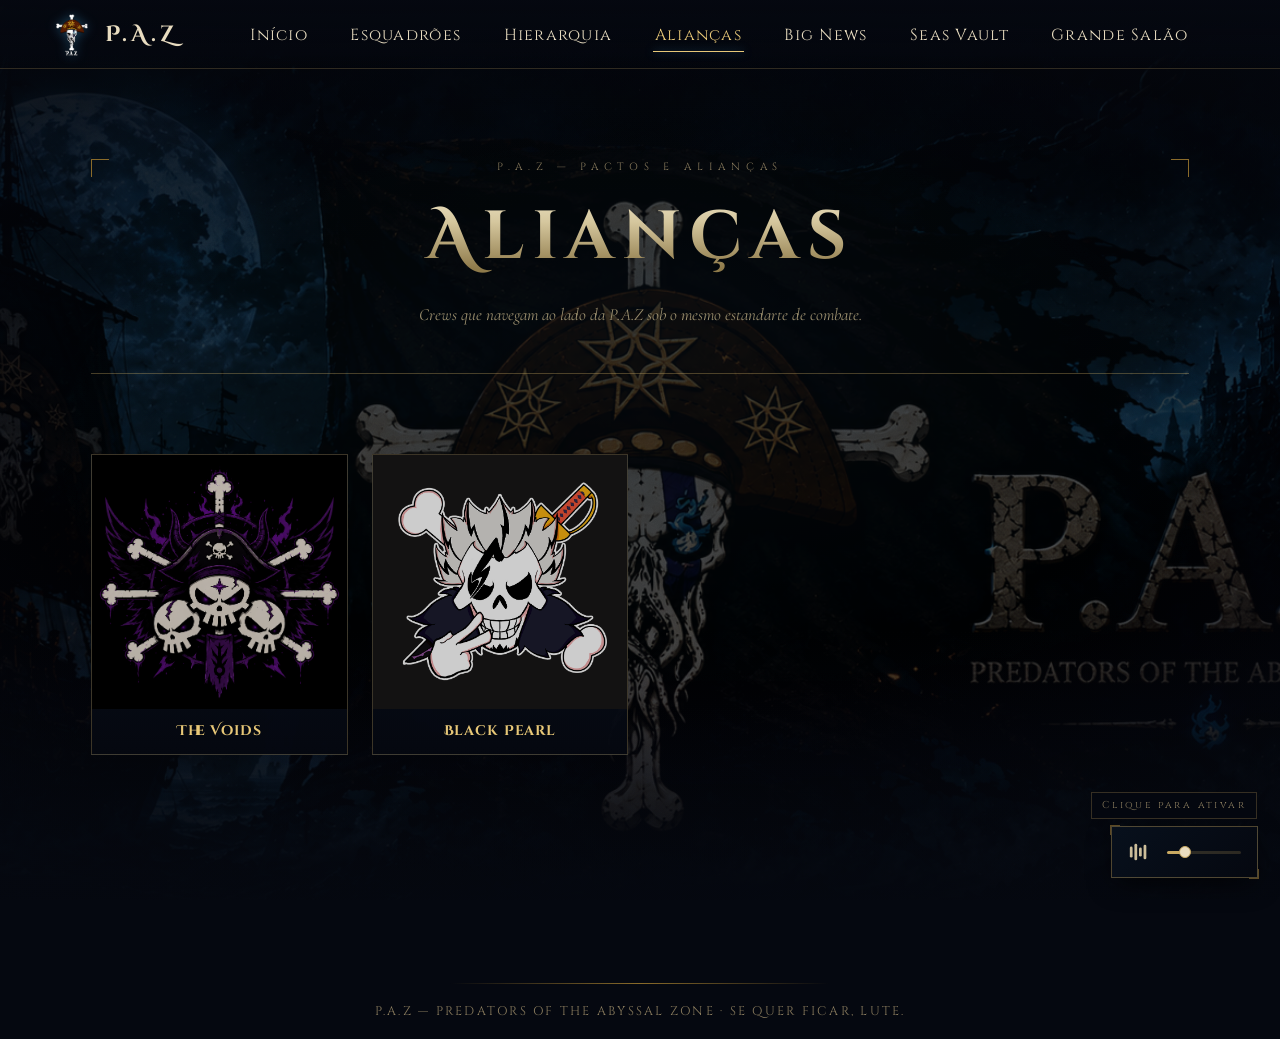
==== commit 6f43f6c8: "Artist Alley e Gerador de Contratos" ====
--- a/pages/aliancas.html
+++ b/pages/aliancas.html
@@ -351,7 +351,6 @@
         <ul class="nav__list">
           <li><a href="/"                        class="nav__link" data-link>Início</a></li>
           <li><a href="/pages/esquadroes.html"   class="nav__link" data-link>Esquadrões</a></li>
-          <li><a href="/pages/cacadas.html"      class="nav__link" data-link>Caçadas</a></li>
           <li><a href="/pages/hierarquia.html"   class="nav__link" data-link>Hierarquia</a></li>
           <li><a href="/pages/aliancas.html"     class="nav__link" data-link>Alianças</a></li>
           <li><a href="/pages/big-news.html"     class="nav__link" data-link>Big News</a></li>
--- a/css/style.css
+++ b/css/style.css
@@ -122,6 +122,19 @@
   pointer-events: none;
   background-image: url("data:image/svg+xml;utf8,<svg xmlns='http://www.w3.org/2000/svg' width='200' height='200'><filter id='n'><feTurbulence type='fractalNoise' baseFrequency='0.9' numOctaves='2' stitchTiles='stitch'/><feColorMatrix values='0 0 0 0 0  0 0 0 0 0  0 0 0 0 0  0 0 0 0.4 0'/></filter><rect width='100%' height='100%' filter='url(%23n)' opacity='0.55'/></svg>");
   mix-blend-mode: overlay;
+}
+
+
+/* ===========================================================
+   Fundo escuro em páginas internas (não-home)
+   body[data-page] é atualizado pelo router SPA e pelo data-page
+   de cada página acessada diretamente.
+   =========================================================== */
+body[data-page]:not([data-page="home"]) .atmosphere__bg {
+  filter: saturate(0.9) brightness(0.38);
+}
+body[data-page]:not([data-page="home"]) .atmosphere__vignette {
+  opacity: 1.0;
 }
 
 /* ===========================================================
@@ -1019,3 +1032,22 @@
   .audio-player__slider::-webkit-slider-thumb { width: 16px; height: 16px; }
   .audio-player__slider::-moz-range-thumb     { width: 16px; height: 16px; }
 }
+
+/* ---- CTA secundário (Artist's Alley) ---- */
+.cta-btn--secondary {
+  margin-top: 14px;
+  font-size: 13px;
+  padding: 13px 40px;
+  border-color: rgba(74, 192, 255, 0.35);
+  background: linear-gradient(180deg, rgba(10, 30, 55, 0.55) 0%, rgba(5, 8, 16, 0.7) 100%);
+  color: var(--ghost-cyan);
+  animation-delay: 1.25s;
+}
+.cta-btn--secondary .cta-btn__corner { border-color: rgba(74, 192, 255, 0.6); }
+.cta-btn--secondary:hover {
+  color: #8ce0ff;
+  border-color: rgba(74, 192, 255, 0.7);
+  background: linear-gradient(180deg, rgba(20, 55, 100, 0.75) 0%, rgba(10, 20, 45, 0.85) 100%);
+  box-shadow: inset 0 0 24px rgba(74, 192, 255, 0.12), 0 0 24px rgba(74, 192, 255, 0.2);
+}
+.cta-btn--secondary:hover .cta-btn__corner { border-color: rgba(74, 192, 255, 0.9); }
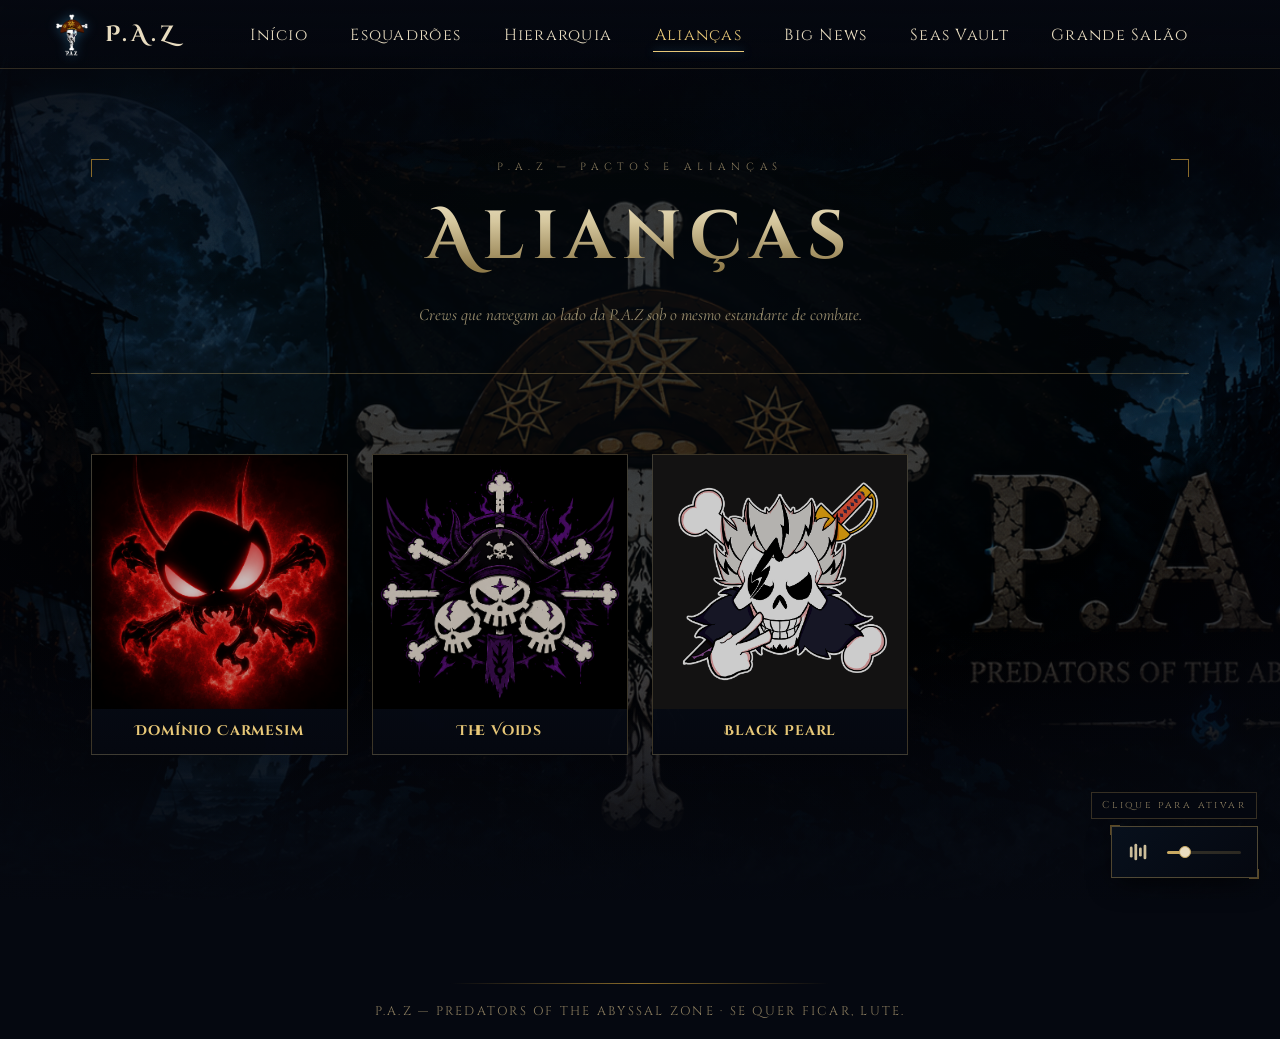
==== commit e70a3bbd: "added aliança carmesim, news da aliança e alteração no grande salão com os passes e ajuste salarial " ====
--- a/pages/aliancas.html
+++ b/pages/aliancas.html
@@ -355,7 +355,7 @@
           <li><a href="/pages/aliancas.html"     class="nav__link" data-link>Alianças</a></li>
           <li><a href="/pages/big-news.html"     class="nav__link" data-link>Big News</a></li>
           <li><a href="/pages/vault.html"        class="nav__link" data-link>Seas Vault</a></li>
-          <li><a href="/pages/grande-salao.html"   class="nav__link" data-link>Grande Salão</a></li>
+          <li><a href="/pages/grande-salao.html" class="nav__link" data-link>Grande Salão</a></li>
         </ul>
       </nav>
       <button class="nav-toggle" aria-label="Abrir menu" aria-expanded="false" id="navToggle">
@@ -389,7 +389,7 @@
         <a class="aliancas-modal__discord" id="aliancasModalDiscord" href="#" target="_blank" rel="noopener noreferrer">
           Juntar-se à Crew
         </a>
-        <div class="aliancas-modal__divider"></div>
+        <div class="aliancas-modal__divider" id="aliancasModalDivider"></div>
         <div class="aliancas-modal__body" id="aliancasModalBody"></div>
       </div>
     </div>
--- a/css/style.css
+++ b/css/style.css
@@ -593,6 +593,276 @@
 }
 
 /* ===========================================================
+   Sobre Nós (home)
+   =========================================================== */
+.about-us {
+  margin-top: clamp(72px, 10vw, 120px);
+}
+
+.about-us__wrap {
+  max-width: 1060px;
+  margin: 0 auto;
+}
+
+.about-us__panel {
+  position: relative;
+  padding: clamp(36px, 5vw, 56px) clamp(28px, 4vw, 52px) clamp(40px, 5vw, 56px);
+  background:
+    radial-gradient(ellipse 90% 55% at 50% 0%, rgba(30, 69, 102, 0.22) 0%, transparent 68%),
+    linear-gradient(180deg, rgba(8, 17, 30, 0.92) 0%, rgba(5, 8, 16, 0.97) 100%);
+  border: 1px solid rgba(201, 169, 97, 0.35);
+  box-shadow:
+    var(--shadow-deep),
+    inset 0 0 48px rgba(74, 192, 255, 0.04);
+}
+
+.about-us__panel::before {
+  content: "";
+  position: absolute;
+  inset: 7px;
+  border: 1px solid rgba(201, 169, 97, 0.16);
+  pointer-events: none;
+}
+
+.about-us__corner {
+  position: absolute;
+  width: 24px;
+  height: 24px;
+  border: 1.5px solid var(--gold);
+  pointer-events: none;
+  z-index: 1;
+}
+.about-us__corner--tl { top: -2px; left: -2px; border-right: none; border-bottom: none; }
+.about-us__corner--tr { top: -2px; right: -2px; border-left: none; border-bottom: none; }
+.about-us__corner--bl { bottom: -2px; left: -2px; border-right: none; border-top: none; }
+.about-us__corner--br { bottom: -2px; right: -2px; border-left: none; border-top: none; }
+
+.about-us__header {
+  text-align: center;
+  margin-bottom: clamp(28px, 4vw, 40px);
+}
+
+.about-us__eyebrow {
+  font-family: var(--font-head);
+  font-size: 11px;
+  letter-spacing: 0.48em;
+  color: var(--bone-dim);
+  text-transform: uppercase;
+  margin: 0 0 12px;
+}
+
+.about-us__title {
+  font-family: var(--font-display);
+  font-size: clamp(30px, 4.2vw, 48px);
+  font-weight: 700;
+  letter-spacing: 0.12em;
+  margin: 0;
+  background: linear-gradient(180deg, #f4ebd0 0%, #d5c79e 35%, #8e7a4a 80%);
+  -webkit-background-clip: text;
+  background-clip: text;
+  -webkit-text-fill-color: transparent;
+  filter: drop-shadow(0 4px 14px rgba(0, 0, 0, 0.65));
+}
+
+.about-us__divider {
+  display: flex;
+  align-items: center;
+  justify-content: center;
+  gap: 18px;
+  margin: 20px 0 0;
+}
+
+.about-us__divider::before,
+.about-us__divider::after {
+  content: "";
+  flex: 1;
+  max-width: 180px;
+  height: 1px;
+  background: linear-gradient(90deg, transparent, var(--gold-deep), transparent);
+}
+
+.about-us__divider-gem {
+  font-family: var(--font-head);
+  font-size: 12px;
+  letter-spacing: 0.28em;
+  color: var(--gold);
+}
+
+.about-us__intro-box {
+  max-width: 780px;
+  margin: 0 auto clamp(32px, 4vw, 44px);
+  padding: clamp(20px, 3vw, 28px) clamp(22px, 3vw, 32px);
+  background: rgba(5, 8, 16, 0.45);
+  border: 1px solid rgba(201, 169, 97, 0.22);
+  position: relative;
+}
+
+.about-us__intro-box::before,
+.about-us__intro-box::after {
+  content: "";
+  position: absolute;
+  width: 12px;
+  height: 12px;
+  border: 1px solid rgba(201, 169, 97, 0.45);
+  pointer-events: none;
+}
+.about-us__intro-box::before { top: -1px; left: -1px; border-right: none; border-bottom: none; }
+.about-us__intro-box::after  { bottom: -1px; right: -1px; border-left: none; border-top: none; }
+
+.about-us__intro {
+  margin: 0;
+  text-align: center;
+  font-family: var(--font-body);
+  font-size: clamp(17px, 1.45vw, 20px);
+  font-weight: 400;
+  color: var(--text);
+  line-height: 1.7;
+}
+
+.about-us__intro + .about-us__intro {
+  margin-top: 1em;
+}
+
+.about-us__intro strong {
+  font-family: var(--font-head);
+  font-size: 0.92em;
+  font-weight: 600;
+  letter-spacing: 0.04em;
+  color: var(--bone);
+}
+
+.about-us__values {
+  display: grid;
+  grid-template-columns: repeat(2, 1fr);
+  gap: clamp(16px, 2.5vw, 22px);
+}
+
+.value-card__shell {
+  height: 100%;
+  display: flex;
+  flex-direction: column;
+  align-items: center;
+  text-align: center;
+  padding: clamp(22px, 3vw, 28px) clamp(18px, 2.5vw, 24px);
+  background:
+    radial-gradient(ellipse at top, rgba(30, 69, 102, 0.18) 0%, transparent 70%),
+    linear-gradient(180deg, rgba(13, 31, 51, 0.55) 0%, rgba(8, 17, 30, 0.82) 100%);
+  border: 1px solid rgba(201, 169, 97, 0.26);
+  position: relative;
+  transition: border-color 0.35s ease, transform 0.35s ease, box-shadow 0.35s ease;
+}
+
+.value-card__shell::before,
+.value-card__shell::after {
+  content: "";
+  position: absolute;
+  width: 11px;
+  height: 11px;
+  border: 1px solid var(--gold);
+  pointer-events: none;
+  transition: width 0.35s ease, height 0.35s ease, border-color 0.35s ease;
+}
+.value-card__shell::before { top: -1px; left: -1px; border-right: none; border-bottom: none; }
+.value-card__shell::after  { bottom: -1px; right: -1px; border-left: none; border-top: none; }
+
+.value-card:hover .value-card__shell {
+  border-color: var(--gold-bright);
+  transform: translateY(-4px);
+  box-shadow:
+    0 16px 34px -12px rgba(0, 0, 0, 0.85),
+    inset 0 0 32px rgba(74, 192, 255, 0.07);
+}
+
+.value-card:hover .value-card__shell::before,
+.value-card:hover .value-card__shell::after {
+  width: 16px;
+  height: 16px;
+  border-color: var(--gold-bright);
+}
+
+.value-card__title {
+  font-family: var(--font-head);
+  font-size: clamp(17px, 1.5vw, 20px);
+  font-weight: 600;
+  letter-spacing: 0.14em;
+  text-transform: uppercase;
+  color: var(--gold-bright);
+  margin: 0 0 14px;
+}
+
+.value-card__body {
+  width: 100%;
+  max-width: 38ch;
+}
+
+.value-card__body p {
+  font-family: var(--font-body);
+  font-size: clamp(16px, 1.2vw, 18px);
+  font-weight: 400;
+  color: var(--text-dim);
+  margin: 0;
+  line-height: 1.55;
+}
+
+.value-card__body p + p {
+  margin-top: 0.85em;
+}
+
+.value-card__text {
+  font-family: var(--font-body);
+  font-size: clamp(16px, 1.2vw, 18px);
+  font-weight: 400;
+  color: var(--text-dim);
+  margin: 0;
+  line-height: 1.55;
+  max-width: 34ch;
+}
+
+.about-us__motto {
+  margin: clamp(36px, 5vw, 48px) 0 0;
+  padding: 0;
+  border: none;
+}
+
+.about-us__motto-box {
+  max-width: 520px;
+  margin: 0 auto;
+  padding: clamp(18px, 2.5vw, 24px) clamp(24px, 3vw, 36px);
+  text-align: center;
+  background: rgba(5, 8, 16, 0.5);
+  border: 1px solid rgba(201, 169, 97, 0.28);
+  position: relative;
+}
+
+.about-us__motto-box::before,
+.about-us__motto-box::after {
+  content: "";
+  position: absolute;
+  top: 50%;
+  width: 28%;
+  height: 1px;
+  background: linear-gradient(90deg, transparent, var(--gold-deep), transparent);
+  transform: translateY(-50%);
+}
+.about-us__motto-box::before { left: -8%; }
+.about-us__motto-box::after  { right: -8%; }
+
+.about-us__motto-box p {
+  margin: 0;
+}
+
+.about-us__motto-closing {
+  font-family: var(--font-display);
+  font-size: clamp(16px, 1.4vw, 20px);
+  font-style: normal;
+  font-weight: 700;
+  letter-spacing: 0.08em;
+  color: var(--bone);
+  line-height: 1.5;
+  text-shadow: 0 0 28px rgba(74, 192, 255, 0.18);
+}
+
+/* ===========================================================
    Esquadrões
    =========================================================== */
 .squads {
@@ -1038,16 +1308,5 @@
   margin-top: 14px;
   font-size: 13px;
   padding: 13px 40px;
-  border-color: rgba(74, 192, 255, 0.35);
-  background: linear-gradient(180deg, rgba(10, 30, 55, 0.55) 0%, rgba(5, 8, 16, 0.7) 100%);
-  color: var(--ghost-cyan);
   animation-delay: 1.25s;
 }
-.cta-btn--secondary .cta-btn__corner { border-color: rgba(74, 192, 255, 0.6); }
-.cta-btn--secondary:hover {
-  color: #8ce0ff;
-  border-color: rgba(74, 192, 255, 0.7);
-  background: linear-gradient(180deg, rgba(20, 55, 100, 0.75) 0%, rgba(10, 20, 45, 0.85) 100%);
-  box-shadow: inset 0 0 24px rgba(74, 192, 255, 0.12), 0 0 24px rgba(74, 192, 255, 0.2);
-}
-.cta-btn--secondary:hover .cta-btn__corner { border-color: rgba(74, 192, 255, 0.9); }
--- a/css/responsive.css
+++ b/css/responsive.css
@@ -221,6 +221,42 @@
       radial-gradient(ellipse 100% 80% at 50% 50%, transparent 30%, var(--abyss-black) 100%),
       linear-gradient(180deg, rgba(5, 8, 16, 0.45) 0%, transparent 15%, transparent 70%, rgba(5, 8, 16, 0.85) 100%);
   }
+
+  /* --- Sobre Nós --- */
+  .about-us__panel {
+    padding: 28px 20px 32px;
+  }
+
+  .about-us__values {
+    grid-template-columns: 1fr;
+  }
+
+  .about-us__intro {
+    text-align: left;
+    font-size: 17px;
+  }
+
+  .about-us__intro-box {
+    padding: 18px 16px;
+  }
+
+  .value-card__body {
+    max-width: none;
+  }
+
+  .value-card__text {
+    max-width: none;
+  }
+
+  .about-us__motto-box::before,
+  .about-us__motto-box::after {
+    display: none;
+  }
+
+  .about-us__divider::before,
+  .about-us__divider::after {
+    max-width: 48px;
+  }
 }
 
 /* =========================================================
